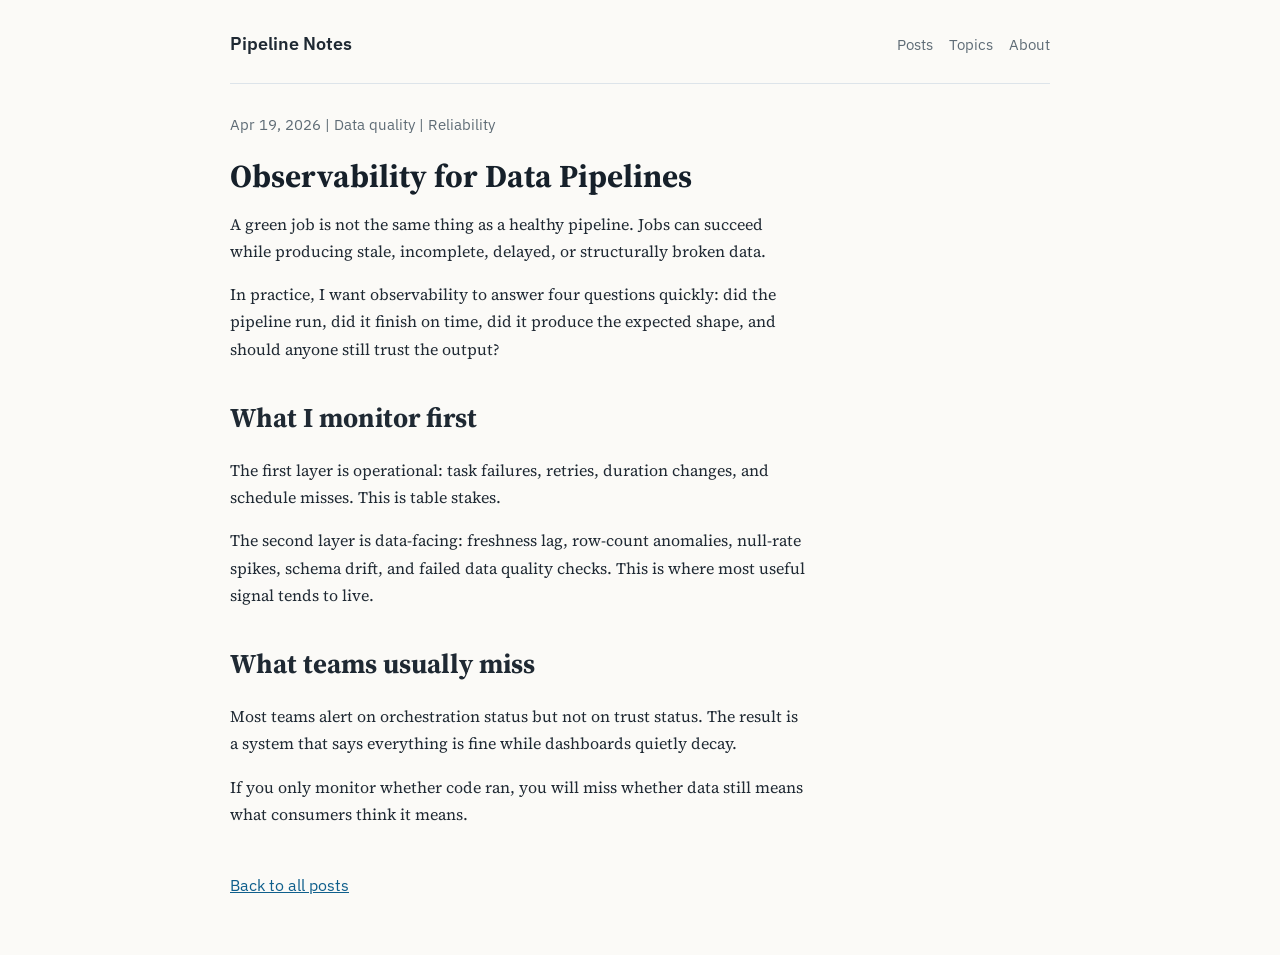
==== posts/observability-for-data-pipelines.html @ 9c8bf3d4 "Add sample blog post" ====
<!DOCTYPE html>
<html lang="en">
<head>
  <meta charset="UTF-8">
  <meta name="viewport" content="width=device-width, initial-scale=1.0">
  <title>Observability for Data Pipelines | Pipeline Notes</title>
  <meta
    name="description"
    content="What to monitor after data jobs succeed: freshness, volume, schema drift, and trust."
  >
  <link rel="preconnect" href="https://fonts.googleapis.com">
  <link rel="preconnect" href="https://fonts.gstatic.com" crossorigin>
  <link
    href="https://fonts.googleapis.com/css2?family=Source+Serif+4:wght@400;600;700&family=IBM+Plex+Sans:wght@400;500;600&display=swap"
    rel="stylesheet"
  >
  <link rel="stylesheet" href="../styles.css">
</head>
<body>
  <div class="page">
    <header class="site-header">
      <a class="site-title" href="../index.html">Pipeline Notes</a>
      <nav class="site-nav" aria-label="Primary">
        <a href="../index.html#posts">Posts</a>
        <a href="../index.html#topics">Topics</a>
        <a href="../index.html#about">About</a>
      </nav>
    </header>

    <main class="post-article">
      <div class="post-meta">Apr 19, 2026 | Data quality | Reliability</div>
      <h1>Observability for Data Pipelines</h1>

      <p>
        A green job is not the same thing as a healthy pipeline. Jobs can succeed while
        producing stale, incomplete, delayed, or structurally broken data.
      </p>

      <p>
        In practice, I want observability to answer four questions quickly: did the
        pipeline run, did it finish on time, did it produce the expected shape, and
        should anyone still trust the output?
      </p>

      <h2>What I monitor first</h2>
      <p>
        The first layer is operational: task failures, retries, duration changes, and
        schedule misses. This is table stakes.
      </p>

      <p>
        The second layer is data-facing: freshness lag, row-count anomalies, null-rate
        spikes, schema drift, and failed data quality checks. This is where most useful
        signal tends to live.
      </p>

      <h2>What teams usually miss</h2>
      <p>
        Most teams alert on orchestration status but not on trust status. The result is
        a system that says everything is fine while dashboards quietly decay.
      </p>

      <p>
        If you only monitor whether code ran, you will miss whether data still means
        what consumers think it means.
      </p>

      <a class="back-link" href="../index.html">Back to all posts</a>
    </main>
  </div>
</body>
</html>
---- styles.css ----
:root {
  --bg: #fbfaf7;
  --surface: #ffffff;
  --text: #1f2933;
  --muted: #5f6c76;
  --line: #dde4ea;
  --link: #0f5f8c;
  --link-hover: #0b4566;
  --max-width: 820px;
}

* {
  box-sizing: border-box;
}

html {
  scroll-behavior: smooth;
}

body {
  margin: 0;
  background: var(--bg);
  color: var(--text);
  font-family: "Source Serif 4", Georgia, serif;
  line-height: 1.7;
}

a {
  color: var(--link);
}

a:hover,
a:focus-visible {
  color: var(--link-hover);
}

.page {
  width: min(calc(100% - 32px), var(--max-width));
  margin: 0 auto;
  padding: 28px 0 56px;
}

.site-header,
.site-footer,
.post-row {
  display: flex;
  gap: 20px;
}

.site-header,
.site-footer {
  align-items: baseline;
  justify-content: space-between;
}

.site-header {
  padding-bottom: 24px;
  border-bottom: 1px solid var(--line);
}

.site-title {
  color: var(--text);
  text-decoration: none;
  font-family: "IBM Plex Sans", sans-serif;
  font-size: 1.15rem;
  font-weight: 600;
}

.site-nav {
  display: flex;
  flex-wrap: wrap;
  gap: 16px;
  font-family: "IBM Plex Sans", sans-serif;
  font-size: 0.95rem;
}

.site-nav a {
  color: var(--muted);
  text-decoration: none;
}

.site-nav a:hover,
.site-nav a:focus-visible {
  color: var(--text);
}

.intro {
  padding: 44px 0 12px;
}

.intro h1,
.section h2,
.post-article h1 {
  margin: 0 0 16px;
  line-height: 1.15;
  color: #16202a;
}

.intro h1 {
  max-width: 12ch;
  font-size: clamp(2.4rem, 6vw, 4rem);
}

.intro-copy,
.section-header p,
.post-main p,
.prose p,
.site-footer {
  color: var(--muted);
}

.section {
  padding-top: 36px;
}

.section-header {
  margin-bottom: 16px;
}

.section-header h2 {
  margin-bottom: 4px;
}

.topic-list,
.post-list {
  margin: 0;
  padding: 0;
}

.topic-list {
  list-style: none;
  display: flex;
  flex-wrap: wrap;
  gap: 10px;
}

.topic-list li {
  padding: 6px 12px;
  border: 1px solid var(--line);
  border-radius: 999px;
  background: var(--surface);
  font-family: "IBM Plex Sans", sans-serif;
  font-size: 0.92rem;
}

.post-list {
  list-style: none;
  border-top: 1px solid var(--line);
}

.post-row {
  align-items: flex-start;
  padding: 18px 0;
  border-bottom: 1px solid var(--line);
}

.post-row time {
  flex: 0 0 120px;
  color: var(--muted);
  font-family: "IBM Plex Sans", sans-serif;
  font-size: 0.92rem;
}

.post-main {
  min-width: 0;
}

.post-main a {
  color: var(--text);
  text-decoration: none;
  font-size: 1.18rem;
  font-weight: 600;
}

.post-main a:hover,
.post-main a:focus-visible {
  color: var(--link);
}

.post-main p {
  margin: 6px 0 0;
}

.prose {
  max-width: 68ch;
}

.site-footer {
  margin-top: 52px;
  padding-top: 18px;
  border-top: 1px solid var(--line);
  font-family: "IBM Plex Sans", sans-serif;
  font-size: 0.9rem;
}

.site-footer p {
  margin: 0;
}

.post-article {
  max-width: 72ch;
  padding-top: 28px;
}

.post-meta {
  margin-bottom: 20px;
  color: var(--muted);
  font-family: "IBM Plex Sans", sans-serif;
  font-size: 0.95rem;
}

.post-article h2 {
  margin-top: 32px;
  margin-bottom: 10px;
  font-size: 1.7rem;
}

.post-article code {
  padding: 0.1em 0.35em;
  border-radius: 4px;
  background: #eef3f6;
  font-family: Consolas, monospace;
  font-size: 0.92em;
}

.back-link {
  display: inline-block;
  margin-top: 28px;
  font-family: "IBM Plex Sans", sans-serif;
}

@media (max-width: 680px) {
  .page {
    width: min(calc(100% - 24px), var(--max-width));
  }

  .site-header,
  .site-footer,
  .post-row {
    flex-direction: column;
  }

  .site-nav {
    gap: 10px 14px;
  }

  .post-row {
    gap: 6px;
  }

  .post-row time {
    flex: auto;
  }

  .intro h1 {
    max-width: none;
  }
}
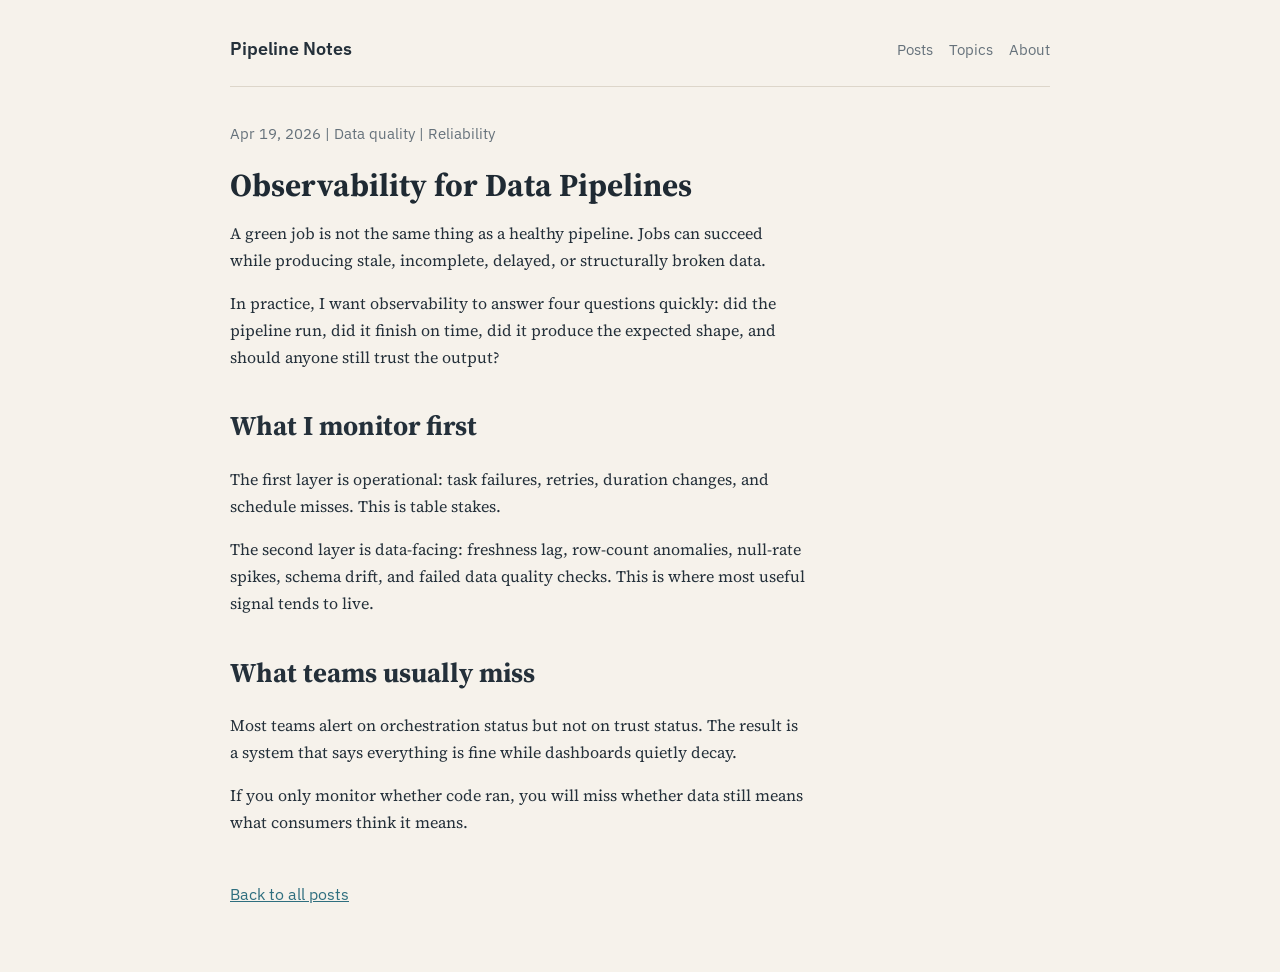
==== commit 3f5cec87: "Update post page title branding" ====
--- a/posts/observability-for-data-pipelines.html
+++ b/posts/observability-for-data-pipelines.html
@@ -3,7 +3,7 @@
 <head>
   <meta charset="UTF-8">
   <meta name="viewport" content="width=device-width, initial-scale=1.0">
-  <title>Observability for Data Pipelines | Pipeline Notes</title>
+  <title>Observability for Data Pipelines | Harpal Singh - Data Engineering Notes</title>
   <meta
     name="description"
     content="What to monitor after data jobs succeed: freshness, volume, schema drift, and trust."
--- a/styles.css
+++ b/styles.css
@@ -1,11 +1,11 @@
 :root {
-  --bg: #fbfaf7;
-  --surface: #ffffff;
-  --text: #1f2933;
-  --muted: #5f6c76;
-  --line: #dde4ea;
-  --link: #0f5f8c;
-  --link-hover: #0b4566;
+  --bg: #f6f2eb;
+  --surface: #fffdfa;
+  --text: #24303a;
+  --muted: #66727b;
+  --line: #ddd6ca;
+  --link: #2f6f7f;
+  --link-hover: #1f5262;
   --max-width: 820px;
 }
 
@@ -23,6 +23,7 @@
   color: var(--text);
   font-family: "Source Serif 4", Georgia, serif;
   line-height: 1.7;
+  text-rendering: optimizeLegibility;
 }
 
 a {
@@ -37,7 +38,7 @@
 .page {
   width: min(calc(100% - 32px), var(--max-width));
   margin: 0 auto;
-  padding: 28px 0 56px;
+  padding: 34px 0 64px;
 }
 
 .site-header,
@@ -54,7 +55,7 @@
 }
 
 .site-header {
-  padding-bottom: 24px;
+  padding-bottom: 22px;
   border-bottom: 1px solid var(--line);
 }
 
@@ -62,7 +63,7 @@
   color: var(--text);
   text-decoration: none;
   font-family: "IBM Plex Sans", sans-serif;
-  font-size: 1.15rem;
+  font-size: 1.1rem;
   font-weight: 600;
 }
 
@@ -85,7 +86,17 @@
 }
 
 .intro {
-  padding: 44px 0 12px;
+  padding: 52px 0 18px;
+}
+
+.eyebrow {
+  margin: 0 0 14px;
+  color: var(--link);
+  font-family: "IBM Plex Sans", sans-serif;
+  font-size: 0.86rem;
+  font-weight: 500;
+  letter-spacing: 0.02em;
+  text-transform: uppercase;
 }
 
 .intro h1,
@@ -93,12 +104,12 @@
 .post-article h1 {
   margin: 0 0 16px;
   line-height: 1.15;
-  color: #16202a;
+  color: #1f2a33;
 }
 
 .intro h1 {
   max-width: 12ch;
-  font-size: clamp(2.4rem, 6vw, 4rem);
+  font-size: clamp(2.5rem, 6vw, 4.1rem);
 }
 
 .intro-copy,
@@ -109,8 +120,26 @@
   color: var(--muted);
 }
 
+.intro-copy {
+  max-width: 60ch;
+  font-size: 1.06rem;
+}
+
+.intro-links {
+  display: flex;
+  flex-wrap: wrap;
+  gap: 16px;
+  margin-top: 18px;
+  font-family: "IBM Plex Sans", sans-serif;
+  font-size: 0.95rem;
+}
+
+.intro-links a {
+  text-decoration: none;
+}
+
 .section {
-  padding-top: 36px;
+  padding-top: 42px;
 }
 
 .section-header {
@@ -139,6 +168,7 @@
   border: 1px solid var(--line);
   border-radius: 999px;
   background: var(--surface);
+  box-shadow: 0 1px 0 rgba(255, 255, 255, 0.8) inset;
   font-family: "IBM Plex Sans", sans-serif;
   font-size: 0.92rem;
 }
@@ -146,12 +176,24 @@
 .post-list {
   list-style: none;
   border-top: 1px solid var(--line);
+  background: rgba(255, 253, 250, 0.65);
+  border-radius: 10px;
+  overflow: hidden;
 }
 
 .post-row {
   align-items: flex-start;
-  padding: 18px 0;
+  padding: 20px 0;
   border-bottom: 1px solid var(--line);
+}
+
+.post-row:first-child {
+  padding-top: 22px;
+}
+
+.post-row:last-child {
+  border-bottom: 0;
+  padding-bottom: 22px;
 }
 
 .post-row time {
@@ -168,7 +210,7 @@
 .post-main a {
   color: var(--text);
   text-decoration: none;
-  font-size: 1.18rem;
+  font-size: 1.2rem;
   font-weight: 600;
 }
 
@@ -183,11 +225,12 @@
 
 .prose {
   max-width: 68ch;
+  padding: 2px 0 0;
 }
 
 .site-footer {
-  margin-top: 52px;
-  padding-top: 18px;
+  margin-top: 60px;
+  padding-top: 20px;
   border-top: 1px solid var(--line);
   font-family: "IBM Plex Sans", sans-serif;
   font-size: 0.9rem;
@@ -199,7 +242,7 @@
 
 .post-article {
   max-width: 72ch;
-  padding-top: 28px;
+  padding-top: 34px;
 }
 
 .post-meta {
@@ -218,7 +261,7 @@
 .post-article code {
   padding: 0.1em 0.35em;
   border-radius: 4px;
-  background: #eef3f6;
+  background: #ebe8e1;
   font-family: Consolas, monospace;
   font-size: 0.92em;
 }
@@ -255,4 +298,8 @@
   .intro h1 {
     max-width: none;
   }
-}
+
+  .intro-copy {
+    font-size: 1rem;
+  }
+}
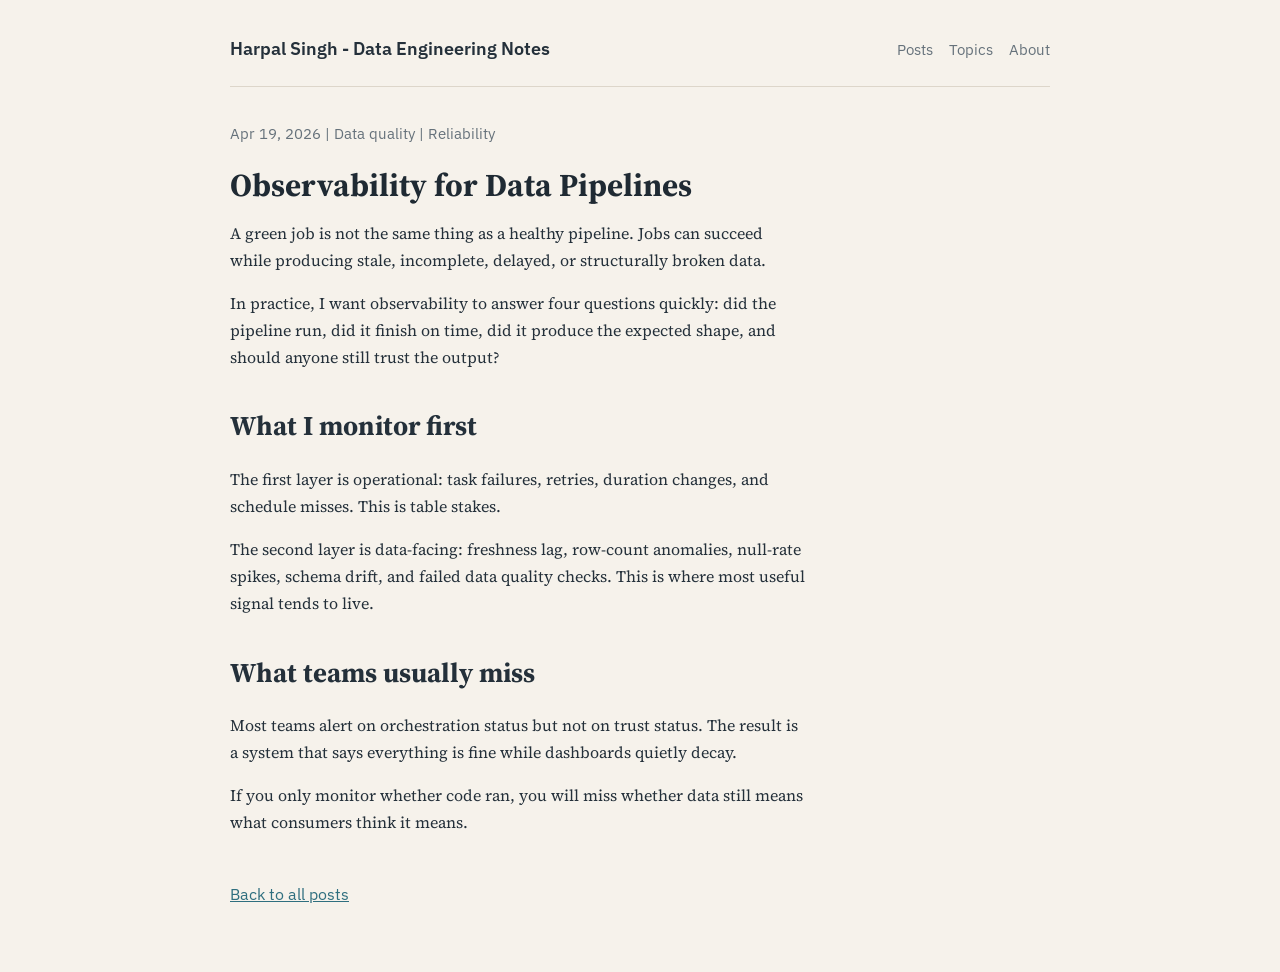
==== commit b3c40898: "Make post header branding consistent" ====
--- a/posts/observability-for-data-pipelines.html
+++ b/posts/observability-for-data-pipelines.html
@@ -19,7 +19,7 @@
 <body>
   <div class="page">
     <header class="site-header">
-      <a class="site-title" href="../index.html">Pipeline Notes</a>
+      <a class="site-title" href="../index.html">Harpal Singh - Data Engineering Notes</a>
       <nav class="site-nav" aria-label="Primary">
         <a href="../index.html#posts">Posts</a>
         <a href="../index.html#topics">Topics</a>
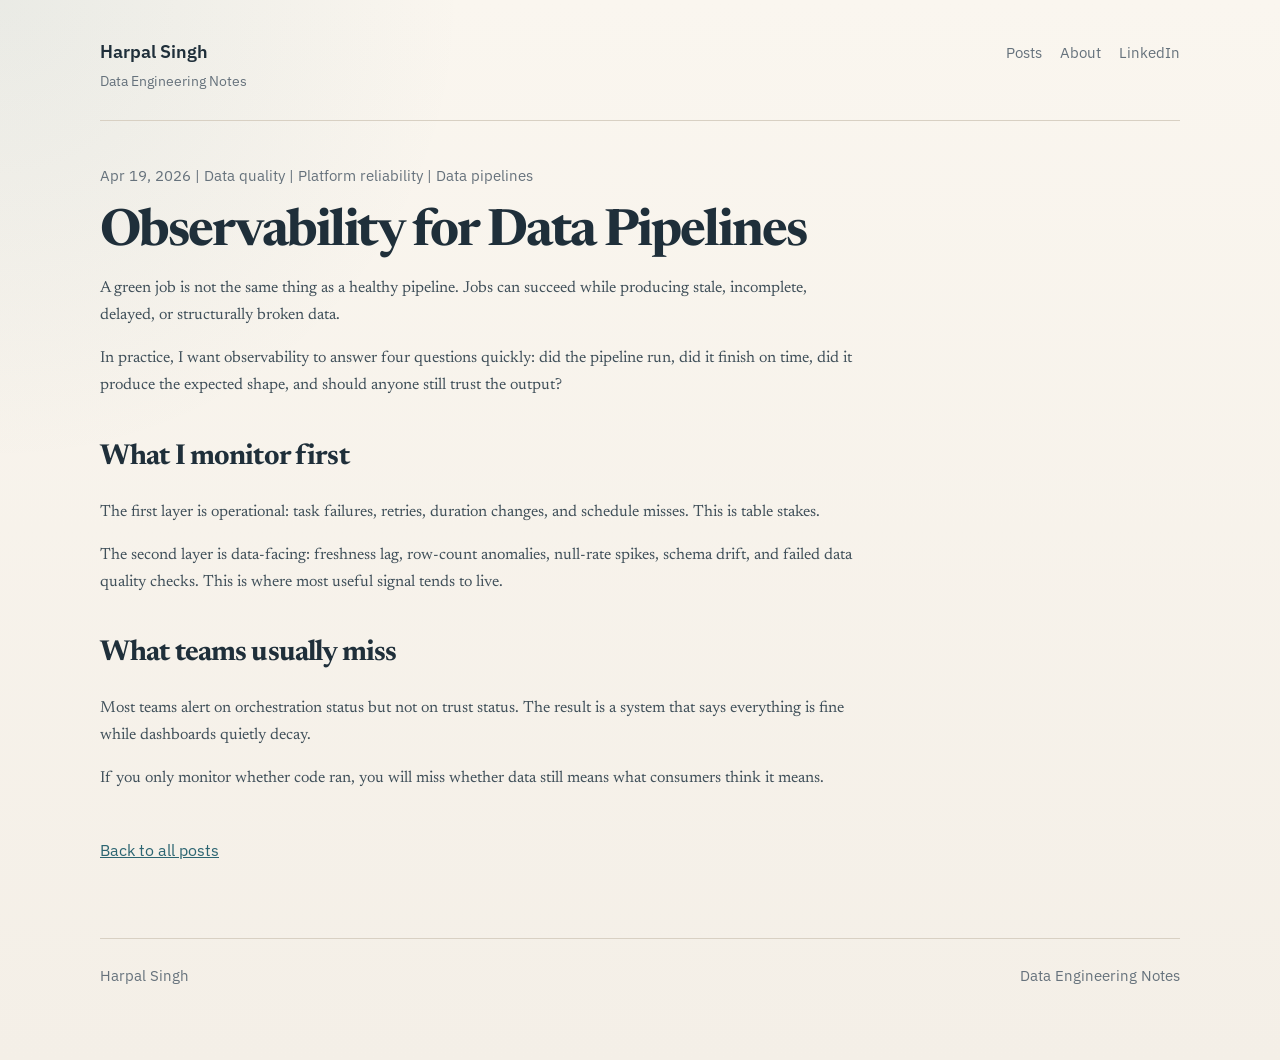
==== commit 0b2d1c89: "Align observability post with refreshed site design" ====
--- a/posts/observability-for-data-pipelines.html
+++ b/posts/observability-for-data-pipelines.html
@@ -11,24 +11,27 @@
   <link rel="preconnect" href="https://fonts.googleapis.com">
   <link rel="preconnect" href="https://fonts.gstatic.com" crossorigin>
   <link
-    href="https://fonts.googleapis.com/css2?family=Source+Serif+4:wght@400;600;700&family=IBM+Plex+Sans:wght@400;500;600&display=swap"
+    href="https://fonts.googleapis.com/css2?family=Newsreader:opsz,wght@6..72,400;6..72,600;6..72,700&family=IBM+Plex+Sans:wght@400;500;600&display=swap"
     rel="stylesheet"
   >
   <link rel="stylesheet" href="../styles.css">
 </head>
 <body>
-  <div class="page">
+  <div class="page-shell">
     <header class="site-header">
-      <a class="site-title" href="../index.html">Harpal Singh - Data Engineering Notes</a>
+      <div class="brand-block">
+        <a class="site-brand" href="../index.html">Harpal Singh</a>
+        <p class="site-kicker">Data Engineering Notes</p>
+      </div>
       <nav class="site-nav" aria-label="Primary">
         <a href="../index.html#posts">Posts</a>
-        <a href="../index.html#topics">Topics</a>
         <a href="../index.html#about">About</a>
+        <a href="https://www.linkedin.com/in/harpal-singh091/">LinkedIn</a>
       </nav>
     </header>
 
     <main class="post-article">
-      <div class="post-meta">Apr 19, 2026 | Data quality | Reliability</div>
+      <div class="post-meta">Apr 19, 2026 | Data quality | Platform reliability | Data pipelines</div>
       <h1>Observability for Data Pipelines</h1>
 
       <p>
@@ -67,6 +70,11 @@
 
       <a class="back-link" href="../index.html">Back to all posts</a>
     </main>
+
+    <footer class="site-footer">
+      <p>Harpal Singh</p>
+      <p>Data Engineering Notes</p>
+    </footer>
   </div>
 </body>
 </html>
--- a/styles.css
+++ b/styles.css
@@ -1,12 +1,18 @@
 :root {
-  --bg: #f6f2eb;
-  --surface: #fffdfa;
-  --text: #24303a;
-  --muted: #66727b;
-  --line: #ddd6ca;
-  --link: #2f6f7f;
-  --link-hover: #1f5262;
-  --max-width: 820px;
+  --bg: #f4efe7;
+  --surface: #fffdf9;
+  --surface-soft: #f8f3ea;
+  --text: #1f2f3a;
+  --muted: #66727c;
+  --line: #d8d0c3;
+  --accent: #2c6572;
+  --accent-strong: #1f4c57;
+  --chip-active-bg: #dbe9eb;
+  --chip-active-border: #adc7cc;
+  --max-width: 1080px;
+  --radius-md: 18px;
+  --radius-lg: 28px;
+  --shadow-soft: 0 16px 40px rgba(42, 58, 66, 0.08);
 }
 
 * {
@@ -19,58 +25,67 @@
 
 body {
   margin: 0;
-  background: var(--bg);
-  color: var(--text);
-  font-family: "Source Serif 4", Georgia, serif;
+  background:
+    radial-gradient(circle at top left, rgba(44, 101, 114, 0.08), transparent 28%),
+    linear-gradient(180deg, #faf6ef 0%, var(--bg) 100%);
+  color: var(--text);
+  font-family: "Newsreader", Georgia, serif;
   line-height: 1.7;
   text-rendering: optimizeLegibility;
 }
 
 a {
-  color: var(--link);
+  color: var(--accent);
 }
 
 a:hover,
 a:focus-visible {
-  color: var(--link-hover);
-}
-
-.page {
-  width: min(calc(100% - 32px), var(--max-width));
+  color: var(--accent-strong);
+}
+
+.page-shell {
+  width: min(calc(100% - 48px), var(--max-width));
   margin: 0 auto;
-  padding: 34px 0 64px;
-}
-
-.site-header,
-.site-footer,
-.post-row {
-  display: flex;
-  gap: 20px;
+  padding: 36px 0 72px;
 }
 
 .site-header,
 .site-footer {
+  display: flex;
   align-items: baseline;
   justify-content: space-between;
+  gap: 24px;
 }
 
 .site-header {
-  padding-bottom: 22px;
+  padding-bottom: 26px;
   border-bottom: 1px solid var(--line);
 }
 
-.site-title {
+.brand-block {
+  display: grid;
+  gap: 2px;
+}
+
+.site-brand {
   color: var(--text);
   text-decoration: none;
   font-family: "IBM Plex Sans", sans-serif;
-  font-size: 1.1rem;
+  font-size: 1.15rem;
   font-weight: 600;
+}
+
+.site-kicker {
+  margin: 0;
+  color: var(--muted);
+  font-family: "IBM Plex Sans", sans-serif;
+  font-size: 0.9rem;
 }
 
 .site-nav {
   display: flex;
   flex-wrap: wrap;
-  gap: 16px;
+  gap: 18px;
   font-family: "IBM Plex Sans", sans-serif;
   font-size: 0.95rem;
 }
@@ -85,119 +100,148 @@
   color: var(--text);
 }
 
-.intro {
-  padding: 52px 0 18px;
-}
-
-.eyebrow {
+.hero {
+  display: grid;
+  grid-template-columns: minmax(0, 1.35fr) minmax(260px, 0.65fr);
+  gap: 28px;
+  align-items: end;
+  padding: 56px 0 40px;
+}
+
+.eyebrow,
+.section-label,
+.hero-note-label,
+.about-card-label {
   margin: 0 0 14px;
-  color: var(--link);
-  font-family: "IBM Plex Sans", sans-serif;
-  font-size: 0.86rem;
+  color: var(--accent);
+  font-family: "IBM Plex Sans", sans-serif;
+  font-size: 0.83rem;
   font-weight: 500;
-  letter-spacing: 0.02em;
+  letter-spacing: 0.03em;
   text-transform: uppercase;
 }
 
-.intro h1,
-.section h2,
+.hero h1,
+.archive h2,
+.about-section h2,
 .post-article h1 {
-  margin: 0 0 16px;
-  line-height: 1.15;
-  color: #1f2a33;
-}
-
-.intro h1 {
+  margin: 0;
+  line-height: 1.02;
+  color: var(--text);
+}
+
+.hero h1 {
   max-width: 12ch;
-  font-size: clamp(2.5rem, 6vw, 4.1rem);
-}
-
-.intro-copy,
-.section-header p,
+  font-size: clamp(3rem, 7vw, 5.4rem);
+  letter-spacing: -0.05em;
+}
+
+.hero-text,
+.archive-status,
 .post-main p,
-.prose p,
+.about-copy p,
+.about-card p,
 .site-footer {
   color: var(--muted);
 }
 
-.intro-copy {
+.hero-text {
   max-width: 60ch;
-  font-size: 1.06rem;
-}
-
-.intro-links {
+  margin: 18px 0 0;
+  font-size: 1.14rem;
+}
+
+.hero-note {
+  padding: 22px 24px;
+  border: 1px solid var(--line);
+  border-radius: var(--radius-lg);
+  background: rgba(255, 253, 249, 0.76);
+  box-shadow: var(--shadow-soft);
+}
+
+.hero-note p:last-child {
+  margin-bottom: 0;
+}
+
+.archive {
+  padding-top: 20px;
+}
+
+.archive-head {
   display: flex;
-  flex-wrap: wrap;
-  gap: 16px;
-  margin-top: 18px;
+  align-items: end;
+  justify-content: space-between;
+  gap: 20px;
+  margin-bottom: 20px;
+}
+
+.archive h2,
+.about-section h2,
+.post-article h1 {
+  font-size: clamp(2.2rem, 4vw, 3.4rem);
+  letter-spacing: -0.04em;
+}
+
+.archive-status {
+  max-width: 32ch;
+  margin: 0;
+  text-align: right;
   font-family: "IBM Plex Sans", sans-serif;
   font-size: 0.95rem;
 }
 
-.intro-links a {
-  text-decoration: none;
-}
-
-.section {
-  padding-top: 42px;
-}
-
-.section-header {
-  margin-bottom: 16px;
-}
-
-.section-header h2 {
-  margin-bottom: 4px;
-}
-
-.topic-list,
-.post-list {
-  margin: 0;
-  padding: 0;
-}
-
-.topic-list {
-  list-style: none;
+.topic-strip {
   display: flex;
   flex-wrap: wrap;
   gap: 10px;
-}
-
-.topic-list li {
-  padding: 6px 12px;
+  margin-bottom: 18px;
+}
+
+.topic-pill {
+  padding: 8px 13px;
   border: 1px solid var(--line);
   border-radius: 999px;
-  background: var(--surface);
-  box-shadow: 0 1px 0 rgba(255, 255, 255, 0.8) inset;
+  background: rgba(255, 253, 249, 0.82);
+  color: var(--muted);
+  cursor: pointer;
   font-family: "IBM Plex Sans", sans-serif;
   font-size: 0.92rem;
+  transition: border-color 160ms ease, background 160ms ease, color 160ms ease, transform 160ms ease;
+}
+
+.topic-pill:hover,
+.topic-pill:focus-visible {
+  border-color: #bcae99;
+  background: #fffdfa;
+  color: var(--text);
+  transform: translateY(-1px);
+}
+
+.topic-pill.is-active {
+  border-color: var(--chip-active-border);
+  background: var(--chip-active-bg);
+  color: var(--accent-strong);
 }
 
 .post-list {
+  margin: 0;
+  padding: 0;
   list-style: none;
+}
+
+.post-row {
+  display: grid;
+  grid-template-columns: 150px minmax(0, 1fr);
+  gap: 24px;
+  padding: 22px 0;
   border-top: 1px solid var(--line);
-  background: rgba(255, 253, 250, 0.65);
-  border-radius: 10px;
-  overflow: hidden;
-}
-
-.post-row {
-  align-items: flex-start;
-  padding: 20px 0;
-  border-bottom: 1px solid var(--line);
-}
-
-.post-row:first-child {
-  padding-top: 22px;
-}
-
-.post-row:last-child {
-  border-bottom: 0;
-  padding-bottom: 22px;
+}
+
+.post-row.is-hidden {
+  display: none;
 }
 
 .post-row time {
-  flex: 0 0 120px;
   color: var(--muted);
   font-family: "IBM Plex Sans", sans-serif;
   font-size: 0.92rem;
@@ -210,30 +254,59 @@
 .post-main a {
   color: var(--text);
   text-decoration: none;
-  font-size: 1.2rem;
+  font-size: 1.45rem;
   font-weight: 600;
+  letter-spacing: -0.02em;
 }
 
 .post-main a:hover,
 .post-main a:focus-visible {
-  color: var(--link);
+  color: var(--accent);
 }
 
 .post-main p {
-  margin: 6px 0 0;
-}
-
-.prose {
-  max-width: 68ch;
-  padding: 2px 0 0;
+  max-width: 70ch;
+  margin: 8px 0 0;
+  font-size: 1.02rem;
+}
+
+.empty-state {
+  margin: 16px 0 0;
+  color: var(--muted);
+  font-family: "IBM Plex Sans", sans-serif;
+}
+
+.about-section {
+  display: grid;
+  grid-template-columns: minmax(0, 1.2fr) minmax(240px, 0.8fr);
+  gap: 28px;
+  padding-top: 72px;
+}
+
+.about-copy p {
+  max-width: 66ch;
+}
+
+.about-card {
+  align-self: start;
+  padding: 22px 24px;
+  border: 1px solid var(--line);
+  border-radius: var(--radius-lg);
+  background: rgba(255, 253, 249, 0.76);
+  box-shadow: var(--shadow-soft);
+}
+
+.about-card a {
+  font-family: "IBM Plex Sans", sans-serif;
+  font-weight: 500;
 }
 
 .site-footer {
-  margin-top: 60px;
-  padding-top: 20px;
+  margin-top: 72px;
+  padding-top: 24px;
   border-top: 1px solid var(--line);
   font-family: "IBM Plex Sans", sans-serif;
-  font-size: 0.9rem;
+  font-size: 0.92rem;
 }
 
 .site-footer p {
@@ -241,29 +314,58 @@
 }
 
 .post-article {
-  max-width: 72ch;
-  padding-top: 34px;
+  max-width: 760px;
+  padding: 42px 0 0;
 }
 
 .post-meta {
-  margin-bottom: 20px;
+  margin-bottom: 18px;
   color: var(--muted);
   font-family: "IBM Plex Sans", sans-serif;
   font-size: 0.95rem;
 }
 
 .post-article h2 {
-  margin-top: 32px;
-  margin-bottom: 10px;
-  font-size: 1.7rem;
+  margin: 34px 0 10px;
+  font-size: 1.8rem;
+  letter-spacing: -0.03em;
+}
+
+.post-article p,
+.post-article li,
+.post-article blockquote {
+  color: #40505a;
+}
+
+.post-article pre {
+  overflow-x: auto;
+  padding: 16px 18px;
+  border-radius: var(--radius-md);
+  background: #efeae1;
 }
 
 .post-article code {
-  padding: 0.1em 0.35em;
+  padding: 0.08em 0.35em;
   border-radius: 4px;
-  background: #ebe8e1;
+  background: #ece6dc;
   font-family: Consolas, monospace;
   font-size: 0.92em;
+}
+
+.post-article pre code {
+  padding: 0;
+  background: transparent;
+}
+
+.post-article blockquote {
+  margin: 24px 0;
+  padding-left: 18px;
+  border-left: 3px solid #cabaa3;
+}
+
+.post-article ul,
+.post-article ol {
+  padding-left: 24px;
 }
 
 .back-link {
@@ -272,34 +374,45 @@
   font-family: "IBM Plex Sans", sans-serif;
 }
 
-@media (max-width: 680px) {
-  .page {
-    width: min(calc(100% - 24px), var(--max-width));
+@media (max-width: 900px) {
+  .hero,
+  .about-section {
+    grid-template-columns: 1fr;
+  }
+
+  .archive-head {
+    align-items: start;
+    flex-direction: column;
+  }
+
+  .archive-status {
+    max-width: none;
+    text-align: left;
+  }
+}
+
+@media (max-width: 720px) {
+  .page-shell {
+    width: min(calc(100% - 28px), var(--max-width));
   }
 
   .site-header,
-  .site-footer,
+  .site-footer {
+    flex-direction: column;
+    align-items: flex-start;
+  }
+
   .post-row {
-    flex-direction: column;
-  }
-
-  .site-nav {
-    gap: 10px 14px;
-  }
-
-  .post-row {
-    gap: 6px;
-  }
-
-  .post-row time {
-    flex: auto;
-  }
-
-  .intro h1 {
+    grid-template-columns: 1fr;
+    gap: 8px;
+  }
+
+  .hero h1 {
     max-width: none;
-  }
-
-  .intro-copy {
-    font-size: 1rem;
-  }
-}
+    font-size: clamp(2.6rem, 12vw, 4rem);
+  }
+
+  .hero-text {
+    font-size: 1.04rem;
+  }
+}
